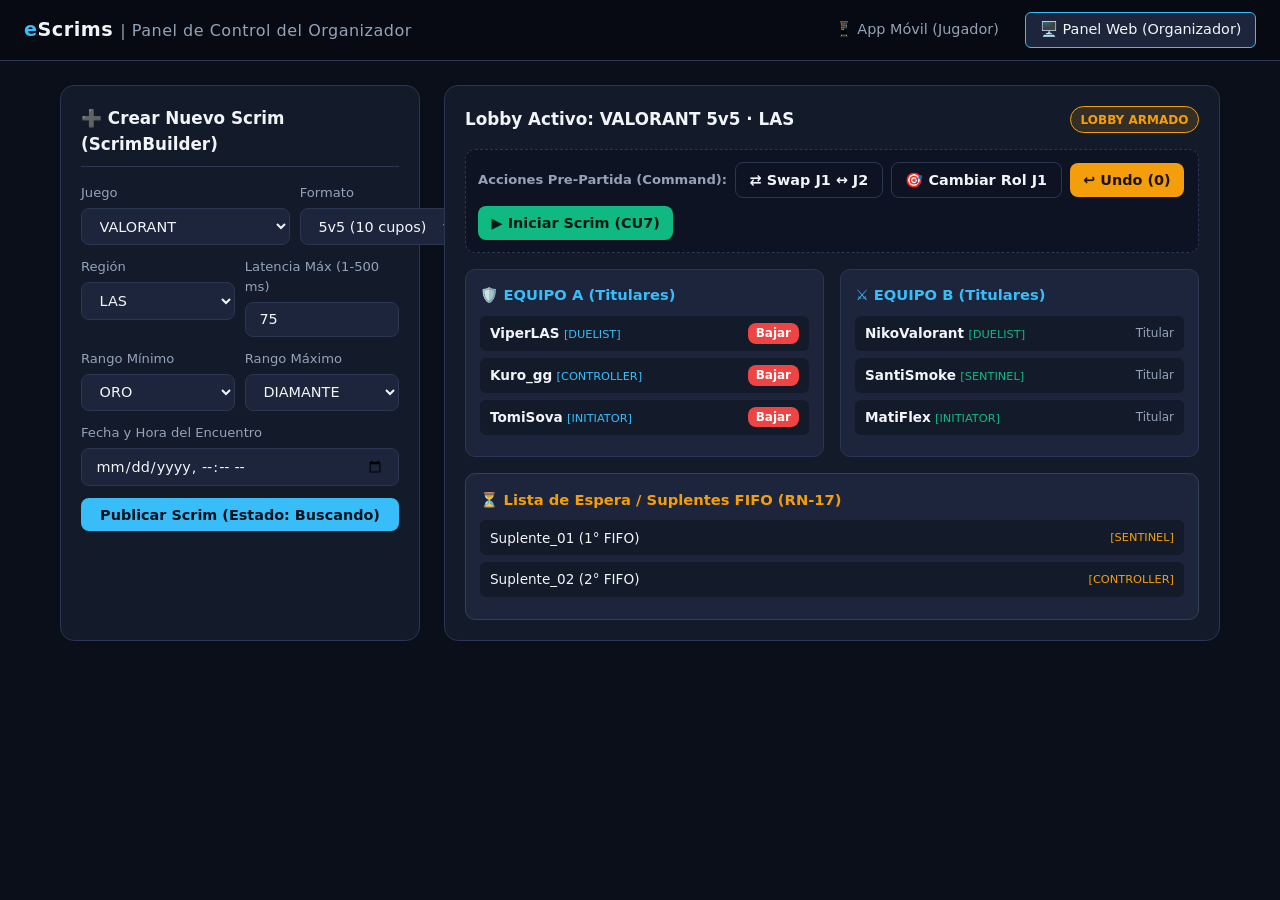
==== src/main/resources/static/organizador.html @ 635ad033 "Agregadas entidades JPA, repositorios H2 y maquetado UI mobile y web" ====
<!doctype html>
<html lang="es">
  <head>
    <meta charset="UTF-8" />
    <meta name="viewport" content="width=device-width, initial-scale=1.0" />
    <title>eScrims Web — Panel Organizador</title>
    <link rel="stylesheet" href="styles.css" />
  </head>
  <body>
    <nav class="top-switcher">
      <div class="brand">
        e<span>Scrims</span>
        <small style="color: #94a3b8; font-weight: 400"
          >| Panel de Control del Organizador</small
        >
      </div>
      <div class="nav-links">
        <a href="index.html">📱 App Móvil (Jugador)</a>
        <a href="organizador.html" class="active">🖥️ Panel Web (Organizador)</a>
      </div>
    </nav>

    <main class="dashboard-container">
      <!-- Columna Izquierda: Crear Scrim (Builder + Validaciones DTO) -->
      <section class="panel-box">
        <h2>➕ Crear Nuevo Scrim (ScrimBuilder)</h2>
        <form
          id="formCrearScrim"
          onsubmit="crearScrim(event)"
          style="display: flex; flex-direction: column; gap: 0.75rem"
        >
          <div class="form-row">
            <div class="form-group">
              <label>Juego</label>
              <select id="juego">
                <option value="VALORANT">VALORANT</option>
                <option value="LEAGUE_OF_LEGENDS">LEAGUE_OF_LEGENDS</option>
                <option value="CS2">CS2</option>
              </select>
            </div>
            <div class="form-group">
              <label>Formato</label>
              <select id="formato">
                <option value="CINCO_VS_CINCO">5v5 (10 cupos)</option>
                <option value="TRES_VS_TRES">3v3 (6 cupos)</option>
                <option value="UNO_VS_UNO">1v1 (2 cupos)</option>
              </select>
            </div>
          </div>

          <div class="form-row">
            <div class="form-group">
              <label>Región</label>
              <select id="region">
                <option value="LAS">LAS</option>
                <option value="LAN">LAN</option>
                <option value="BR">BR</option>
              </select>
            </div>
            <div class="form-group">
              <label>Latencia Máx (1-500 ms)</label>
              <input
                type="number"
                id="latenciaMax"
                value="75"
                min="1"
                max="500"
                required
              />
            </div>
          </div>

          <div class="form-row">
            <div class="form-group">
              <label>Rango Mínimo</label>
              <select id="rangoMin">
                <option value="ORO">ORO</option>
                <option value="PLATINO">PLATINO</option>
                <option value="DIAMANTE">DIAMANTE</option>
              </select>
            </div>
            <div class="form-group">
              <label>Rango Máximo</label>
              <select id="rangoMax">
                <option value="PLATINO">PLATINO</option>
                <option value="DIAMANTE" selected>DIAMANTE</option>
                <option value="INMORTAL">INMORTAL</option>
              </select>
            </div>
          </div>

          <div class="form-group">
            <label>Fecha y Hora del Encuentro</label>
            <input type="datetime-local" id="fechaHora" required />
          </div>

          <button type="submit" class="btn-primary">
            Publicar Scrim (Estado: Buscando)
          </button>
        </form>
      </section>

      <!-- Columna Derecha: Gestión de Lobby, Equipos, Suplentes y Command Pattern -->
      <section class="panel-box">
        <div
          style="
            display: flex;
            justify-content: space-between;
            align-items: center;
            flex-wrap: wrap;
            gap: 0.5rem;
          "
        >
          <h2 id="tituloLobby" style="border: none; padding: 0">
            Lobby Activo: VALORANT 5v5 · LAS
          </h2>
          <span id="badgeEstadoLobby" class="badge badge-lobby"
            >Lobby armado</span
          >
        </div>

        <div id="toastOrg" class="toast"></div>

        <!-- Barra de Comandos Pre-Partida (Patrón Command + Undo) -->
        <div class="command-toolbar">
          <strong style="font-size: 0.82rem; color: #94a3b8"
            >Acciones Pre-Partida (Command):</strong
          >
          <button class="btn-outline" onclick="ejecutarSwap()">
            ⇄ Swap J1 ↔ J2
          </button>
          <button class="btn-outline" onclick="ejecutarAsignarRol()">
            🎯 Cambiar Rol J1
          </button>
          <button class="btn-warning" onclick="deshacerUltimoComando()">
            ↩ Undo (<span id="contadorUndo">0</span>)
          </button>
          <button class="btn-success" onclick="iniciarPartida()">
            ▶ Iniciar Scrim (CU7)
          </button>
        </div>

        <!-- Equipos A y B -->
        <div class="teams-grid">
          <div class="team-column">
            <h3>🛡️ EQUIPO A (Titulares)</h3>
            <div id="listaEquipoA"></div>
          </div>
          <div class="team-column">
            <h3>⚔️ EQUIPO B (Titulares)</h3>
            <div id="listaEquipoB"></div>
          </div>
        </div>

        <!-- Lista de Espera / Suplentes FIFO (RN-10 / RN-17) -->
        <div class="team-column" style="border-color: #334155">
          <h3 style="color: #f59e0b">
            ⏳ Lista de Espera / Suplentes FIFO (RN-17)
          </h3>
          <div id="listaSuplentes"></div>
        </div>
      </section>
    </main>

    <script>
      let estadoActual = 'Lobby armado';
      let equipoA = [
        { nombre: 'ViperLAS', rol: 'DUELIST' },
        { nombre: 'Kuro_gg', rol: 'CONTROLLER' },
        { nombre: 'TomiSova', rol: 'INITIATOR' },
      ];
      let equipoB = [
        { nombre: 'NikoValorant', rol: 'DUELIST' },
        { nombre: 'SantiSmoke', rol: 'SENTINEL' },
        { nombre: 'MatiFlex', rol: 'INITIATOR' },
      ];
      let suplentes = [
        { nombre: 'Suplente_01 (1° FIFO)', rol: 'SENTINEL' },
        { nombre: 'Suplente_02 (2° FIFO)', rol: 'CONTROLLER' },
      ];

      const historialComandos = [];

      function notificarOrg(msg, esError = false) {
        const toast = document.getElementById('toastOrg');
        toast.textContent = msg;
        toast.style.display = 'block';
        toast.style.borderColor = esError ? '#ef4444' : '#10b981';
        toast.style.color = esError ? '#ef4444' : '#10b981';
        toast.style.background = esError
          ? 'rgba(239,68,68,0.15)'
          : 'rgba(16,185,129,0.15)';
        setTimeout(() => (toast.style.display = 'none'), 3500);
      }

      function validarPrePartida() {
        if (estadoActual === 'En juego') {
          notificarOrg(
            'RN-12: No se pueden ejecutar ni deshacer comandos una vez iniciada la partida.',
            true,
          );
          return false;
        }
        return true;
      }

      function ejecutarSwap() {
        if (!validarPrePartida()) return;
        const temp = equipoA[0];
        equipoA[0] = equipoB[0];
        equipoB[0] = temp;

        historialComandos.push({ tipo: 'SWAP' });
        notificarOrg(
          `SwapJugadoresCommand ejecutado: ${equipoB[0].nombre} ↔ ${equipoA[0].nombre}`,
        );
        renderLobby();
      }

      function ejecutarAsignarRol() {
        if (!validarPrePartida()) return;
        const rolAnterior = equipoA[0].rol;
        const nuevoRol = rolAnterior === 'DUELIST' ? 'SENTINEL' : 'DUELIST';
        equipoA[0].rol = nuevoRol;

        historialComandos.push({ tipo: 'ROL', rolAnterior });
        notificarOrg(
          `AsignarRolCommand: ${equipoA[0].nombre} pasó de ${rolAnterior} a ${nuevoRol}`,
        );
        renderLobby();
      }

      function deshacerUltimoComando() {
        if (!validarPrePartida()) return;
        if (historialComandos.length === 0) {
          notificarOrg('No hay comandos en el historial para deshacer.', true);
          return;
        }
        const ultimo = historialComandos.pop();
        if (ultimo.tipo === 'SWAP') {
          const temp = equipoA[0];
          equipoA[0] = equipoB[0];
          equipoB[0] = temp;
          notificarOrg(
            'Undo ejecutado: Se revirtió el intercambio de jugadores.',
          );
        } else if (ultimo.tipo === 'ROL') {
          equipoA[0].rol = ultimo.rolAnterior;
          notificarOrg(
            `Undo ejecutado: Rol restaurado a ${ultimo.rolAnterior}.`,
          );
        }
        renderLobby();
      }

      function bajarTitularYPromover(indice) {
        if (!validarPrePartida()) return;
        const saliente = equipoA[indice];
        if (suplentes.length > 0) {
          const promovido = suplentes.shift();
          equipoA[indice] = promovido;
          notificarOrg(
            `RN-17: ${saliente.nombre} se bajó. Se promovió automáticamente a ${promovido.nombre}.`,
          );
        } else {
          equipoA.splice(indice, 1);
          notificarOrg(`${saliente.nombre} se bajó del equipo.`);
        }
        renderLobby();
      }

      function iniciarPartida() {
        estadoActual = 'En juego';
        const badge = document.getElementById('badgeEstadoLobby');
        badge.textContent = 'En juego';
        badge.className = 'badge badge-enjuego';
        notificarOrg(
          'CU7: Transición a EnJuegoState completada. Comandos pre-partida bloqueados (RN-12).',
        );
      }

      function crearScrim(e) {
        e.preventDefault();
        const juego = document.getElementById('juego').value;
        const formato = document.getElementById('formato').value;
        const region = document.getElementById('region').value;
        const lat = document.getElementById('latenciaMax').value;

        document.getElementById('tituloLobby').textContent =
          `Lobby Activo: ${juego} (${formato}) · ${region} · ≤${lat}ms`;
        estadoActual = 'Buscando jugadores';
        const badge = document.getElementById('badgeEstadoLobby');
        badge.textContent = estadoActual;
        badge.className = 'badge badge-buscando';
        notificarOrg(
          'Scrim creado mediante ScrimBuilder y publicado en DomainEventBus.',
        );
      }

      function renderLobby() {
        document.getElementById('contadorUndo').textContent =
          historialComandos.length;

        document.getElementById('listaEquipoA').innerHTML = equipoA
          .map(
            (j, idx) => `
            <div class="player-row">
                <span><strong>${j.nombre}</strong> <small style="color:#38bdf8;">[${j.rol}]</small></span>
                <button class="btn-danger" style="padding:0.2rem 0.5rem;font-size:0.75rem;" onclick="bajarTitularYPromover(${idx})">Bajar</button>
            </div>
        `,
          )
          .join('');

        document.getElementById('listaEquipoB').innerHTML = equipoB
          .map(
            (j) => `
            <div class="player-row">
                <span><strong>${j.nombre}</strong> <small style="color:#10b981;">[${j.rol}]</small></span>
                <span style="font-size:0.75rem;color:#94a3b8;">Titular</span>
            </div>
        `,
          )
          .join('');

        document.getElementById('listaSuplentes').innerHTML = suplentes.length
          ? suplentes
              .map(
                (s) => `
                <div class="player-row">
                    <span>${s.nombre}</span>
                    <small style="color:#f59e0b;">[${s.rol}]</small>
                </div>
            `,
              )
              .join('')
          : `<div style="font-size:0.82rem;color:#94a3b8;">No hay suplentes en espera.</div>`;
      }

      renderLobby();
    </script>
  </body>
</html>
---- src/main/resources/static/styles.css ----
:root {
  --bg-dark: #0b0f19;
  --bg-card: #131a2a;
  --bg-elevated: #1c253b;
  --border: #2a3652;
  --text-main: #f1f5f9;
  --text-muted: #94a3b8;
  --accent-primary: #38bdf8;
  --accent-success: #10b981;
  --accent-warning: #f59e0b;
  --accent-danger: #ef4444;
  --accent-purple: #8b5cf6;
}

* {
  box-sizing: border-box;
  margin: 0;
  padding: 0;
  font-family:
    'Segoe UI',
    system-ui,
    -apple-system,
    sans-serif;
}

body {
  background-color: var(--bg-dark);
  color: var(--text-main);
  line-height: 1.5;
}

/* Barra superior de navegación entre vistas */
.top-switcher {
  background: #070a12;
  border-bottom: 1px solid var(--border);
  padding: 0.75rem 1.5rem;
  display: flex;
  justify-content: space-between;
  align-items: center;
  flex-wrap: wrap;
  gap: 0.5rem;
}

.brand {
  font-weight: 800;
  font-size: 1.2rem;
  letter-spacing: 0.5px;
  color: var(--accent-primary);
}

.brand span {
  color: var(--text-main);
}

.nav-links {
  display: flex;
  gap: 0.75rem;
}

.nav-links a {
  text-decoration: none;
  color: var(--text-muted);
  font-size: 0.9rem;
  padding: 0.4rem 0.85rem;
  border-radius: 6px;
  border: 1px solid transparent;
  transition: 0.2s;
}

.nav-links a.active,
.nav-links a:hover {
  color: var(--text-main);
  background: var(--bg-elevated);
  border-color: var(--accent-primary);
}

/* Badges de Estado (Patrón State) */
.badge {
  display: inline-block;
  padding: 0.2rem 0.6rem;
  border-radius: 999px;
  font-size: 0.75rem;
  font-weight: 700;
  text-transform: uppercase;
}

.badge-buscando {
  background: rgba(56, 189, 248, 0.15);
  color: var(--accent-primary);
  border: 1px solid var(--accent-primary);
}
.badge-lobby {
  background: rgba(245, 158, 11, 0.15);
  color: var(--accent-warning);
  border: 1px solid var(--accent-warning);
}
.badge-confirmado {
  background: rgba(16, 185, 129, 0.15);
  color: var(--accent-success);
  border: 1px solid var(--accent-success);
}
.badge-enjuego {
  background: rgba(139, 92, 246, 0.15);
  color: var(--accent-purple);
  border: 1px solid var(--accent-purple);
}

/* Botones e Inputs */
button,
select,
input {
  font-size: 0.9rem;
  border-radius: 8px;
  border: 1px solid var(--border);
  padding: 0.55rem 0.85rem;
  background: var(--bg-elevated);
  color: var(--text-main);
}

button {
  cursor: pointer;
  font-weight: 600;
  transition: 0.15s;
}

button:hover {
  opacity: 0.9;
}
.btn-primary {
  background: var(--accent-primary);
  color: #06121e;
  border: none;
}
.btn-success {
  background: var(--accent-success);
  color: #051b11;
  border: none;
}
.btn-warning {
  background: var(--accent-warning);
  color: #1c1102;
  border: none;
}
.btn-danger {
  background: var(--accent-danger);
  color: #fff;
  border: none;
}
.btn-outline {
  background: transparent;
  border: 1px solid var(--border);
  color: var(--text-main);
}

/* ================= VISTA MÓVIL (JUGADOR) ================= */
.mobile-wrapper {
  max-width: 460px;
  margin: 1.5rem auto;
  background: var(--bg-card);
  border: 2px solid var(--border);
  border-radius: 28px;
  overflow: hidden;
  box-shadow: 0 20px 50px rgba(0, 0, 0, 0.6);
}

.mobile-header {
  padding: 1.25rem;
  background: linear-gradient(135deg, #131c31, #0f172a);
  border-bottom: 1px solid var(--border);
  display: flex;
  justify-content: space-between;
  align-items: center;
}

.mobile-content {
  padding: 1rem;
  display: flex;
  flex-direction: column;
  gap: 1rem;
  max-height: 75vh;
  overflow-y: auto;
}

.filters-bar {
  display: grid;
  grid-template-columns: 1fr 1fr;
  gap: 0.5rem;
}

.scrim-card {
  background: var(--bg-elevated);
  border: 1px solid var(--border);
  border-radius: 14px;
  padding: 1rem;
  display: flex;
  flex-direction: column;
  gap: 0.65rem;
}

.scrim-card-header {
  display: flex;
  justify-content: space-between;
  align-items: center;
}

.scrim-meta {
  font-size: 0.82rem;
  color: var(--text-muted);
  display: flex;
  flex-wrap: wrap;
  gap: 0.6rem;
}

.scrim-actions {
  display: flex;
  gap: 0.5rem;
  margin-top: 0.25rem;
}

.scrim-actions select {
  flex: 1;
}

.mobile-bottom-nav {
  display: flex;
  justify-content: space-around;
  padding: 0.75rem;
  background: #0a0e17;
  border-top: 1px solid var(--border);
  font-size: 0.8rem;
  color: var(--text-muted);
}

.mobile-bottom-nav span.active {
  color: var(--accent-primary);
  font-weight: 700;
}

/* ================= PANEL WEB (ORGANIZADOR) ================= */
.dashboard-container {
  max-width: 1200px;
  margin: 1.5rem auto;
  padding: 0 1.25rem;
  display: grid;
  grid-template-columns: 360px 1fr;
  gap: 1.5rem;
}

@media (max-width: 900px) {
  .dashboard-container {
    grid-template-columns: 1fr;
  }
}

.panel-box {
  background: var(--bg-card);
  border: 1px solid var(--border);
  border-radius: 14px;
  padding: 1.25rem;
  display: flex;
  flex-direction: column;
  gap: 1rem;
}

.panel-box h2 {
  font-size: 1.05rem;
  border-bottom: 1px solid var(--border);
  padding-bottom: 0.6rem;
}

.form-group {
  display: flex;
  flex-direction: column;
  gap: 0.3rem;
}

.form-group label {
  font-size: 0.82rem;
  color: var(--text-muted);
}

.form-row {
  display: grid;
  grid-template-columns: 1fr 1fr;
  gap: 0.6rem;
}

.teams-grid {
  display: grid;
  grid-template-columns: 1fr 1fr;
  gap: 1rem;
}

.team-column {
  background: var(--bg-elevated);
  border: 1px solid var(--border);
  border-radius: 10px;
  padding: 0.9rem;
}

.team-column h3 {
  font-size: 0.92rem;
  margin-bottom: 0.6rem;
  color: var(--accent-primary);
}

.player-row {
  display: flex;
  justify-content: space-between;
  align-items: center;
  padding: 0.45rem 0.6rem;
  background: var(--bg-card);
  border-radius: 6px;
  margin-bottom: 0.45rem;
  font-size: 0.85rem;
}

.command-toolbar {
  display: flex;
  flex-wrap: wrap;
  gap: 0.5rem;
  padding: 0.75rem;
  background: #0d1322;
  border-radius: 10px;
  border: 1px dashed var(--border);
  align-items: center;
}

.toast {
  padding: 0.65rem 0.9rem;
  border-radius: 8px;
  background: rgba(16, 185, 129, 0.15);
  border: 1px solid var(--accent-success);
  color: var(--accent-success);
  font-size: 0.85rem;
  display: none;
}
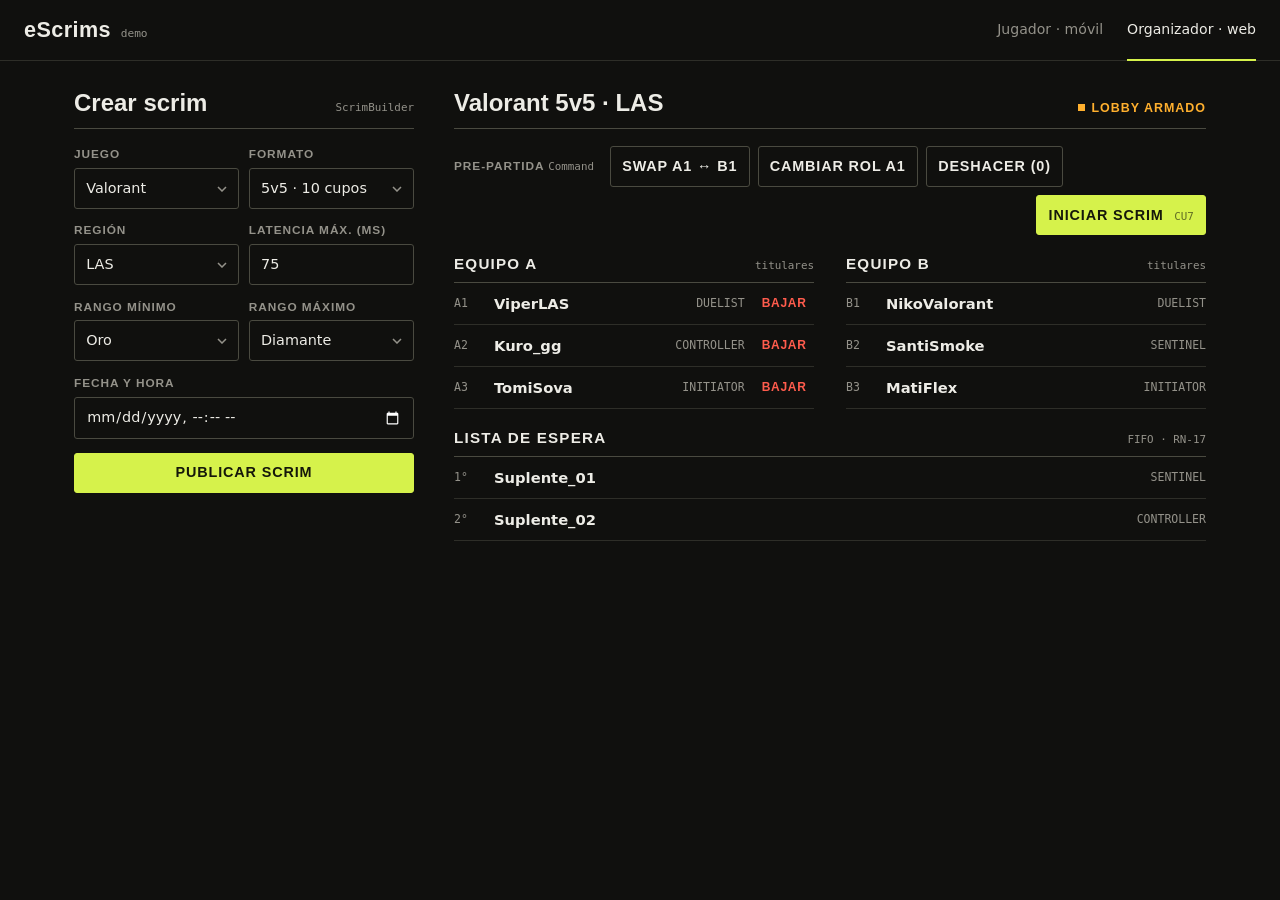
==== commit c9a5a381: "feat: cambiar ui a un estilo mas limpio" ====
--- a/src/main/resources/static/organizador.html
+++ b/src/main/resources/static/organizador.html
@@ -3,54 +3,48 @@
   <head>
     <meta charset="UTF-8" />
     <meta name="viewport" content="width=device-width, initial-scale=1.0" />
-    <title>eScrims Web — Panel Organizador</title>
+    <title>eScrims — Organizador</title>
     <link rel="stylesheet" href="styles.css" />
   </head>
   <body>
     <nav class="top-switcher">
-      <div class="brand">
-        e<span>Scrims</span>
-        <small style="color: #94a3b8; font-weight: 400"
-          >| Panel de Control del Organizador</small
-        >
-      </div>
+      <div class="brand">eScrims <small>demo</small></div>
       <div class="nav-links">
-        <a href="index.html">📱 App Móvil (Jugador)</a>
-        <a href="organizador.html" class="active">🖥️ Panel Web (Organizador)</a>
+        <a href="index.html">Jugador · móvil</a>
+        <a href="organizador.html" class="active">Organizador · web</a>
       </div>
     </nav>
 
     <main class="dashboard-container">
-      <!-- Columna Izquierda: Crear Scrim (Builder + Validaciones DTO) -->
-      <section class="panel-box">
-        <h2>➕ Crear Nuevo Scrim (ScrimBuilder)</h2>
-        <form
-          id="formCrearScrim"
-          onsubmit="crearScrim(event)"
-          style="display: flex; flex-direction: column; gap: 0.75rem"
-        >
+      <!-- Columna izquierda: crear scrim (Builder + validaciones DTO) -->
+      <section class="panel">
+        <div class="panel-head">
+          <h2>Crear scrim</h2>
+          <span class="ref">ScrimBuilder</span>
+        </div>
+        <form id="formCrearScrim" class="form" onsubmit="crearScrim(event)">
           <div class="form-row">
             <div class="form-group">
-              <label>Juego</label>
+              <label for="juego">Juego</label>
               <select id="juego">
-                <option value="VALORANT">VALORANT</option>
-                <option value="LEAGUE_OF_LEGENDS">LEAGUE_OF_LEGENDS</option>
-                <option value="CS2">CS2</option>
-              </select>
-            </div>
-            <div class="form-group">
-              <label>Formato</label>
+                <option value="VALORANT">Valorant</option>
+                <option value="LEAGUE_OF_LEGENDS">League of Legends</option>
+                <option value="CS2">Counter-Strike 2</option>
+              </select>
+            </div>
+            <div class="form-group">
+              <label for="formato">Formato</label>
               <select id="formato">
-                <option value="CINCO_VS_CINCO">5v5 (10 cupos)</option>
-                <option value="TRES_VS_TRES">3v3 (6 cupos)</option>
-                <option value="UNO_VS_UNO">1v1 (2 cupos)</option>
+                <option value="CINCO_VS_CINCO">5v5 · 10 cupos</option>
+                <option value="TRES_VS_TRES">3v3 · 6 cupos</option>
+                <option value="UNO_VS_UNO">1v1 · 2 cupos</option>
               </select>
             </div>
           </div>
 
           <div class="form-row">
             <div class="form-group">
-              <label>Región</label>
+              <label for="region">Región</label>
               <select id="region">
                 <option value="LAS">LAS</option>
                 <option value="LAN">LAN</option>
@@ -58,7 +52,7 @@
               </select>
             </div>
             <div class="form-group">
-              <label>Latencia Máx (1-500 ms)</label>
+              <label for="latenciaMax">Latencia máx. (ms)</label>
               <input
                 type="number"
                 id="latenciaMax"
@@ -72,91 +66,74 @@
 
           <div class="form-row">
             <div class="form-group">
-              <label>Rango Mínimo</label>
+              <label for="rangoMin">Rango mínimo</label>
               <select id="rangoMin">
-                <option value="ORO">ORO</option>
-                <option value="PLATINO">PLATINO</option>
-                <option value="DIAMANTE">DIAMANTE</option>
-              </select>
-            </div>
-            <div class="form-group">
-              <label>Rango Máximo</label>
+                <option value="ORO">Oro</option>
+                <option value="PLATINO">Platino</option>
+                <option value="DIAMANTE">Diamante</option>
+              </select>
+            </div>
+            <div class="form-group">
+              <label for="rangoMax">Rango máximo</label>
               <select id="rangoMax">
-                <option value="PLATINO">PLATINO</option>
-                <option value="DIAMANTE" selected>DIAMANTE</option>
-                <option value="INMORTAL">INMORTAL</option>
+                <option value="PLATINO">Platino</option>
+                <option value="DIAMANTE" selected>Diamante</option>
+                <option value="INMORTAL">Inmortal</option>
               </select>
             </div>
           </div>
 
           <div class="form-group">
-            <label>Fecha y Hora del Encuentro</label>
+            <label for="fechaHora">Fecha y hora</label>
             <input type="datetime-local" id="fechaHora" required />
           </div>
 
-          <button type="submit" class="btn-primary">
-            Publicar Scrim (Estado: Buscando)
-          </button>
+          <button type="submit" class="btn-primary">Publicar scrim</button>
         </form>
       </section>
 
-      <!-- Columna Derecha: Gestión de Lobby, Equipos, Suplentes y Command Pattern -->
-      <section class="panel-box">
-        <div
-          style="
-            display: flex;
-            justify-content: space-between;
-            align-items: center;
-            flex-wrap: wrap;
-            gap: 0.5rem;
-          "
-        >
-          <h2 id="tituloLobby" style="border: none; padding: 0">
-            Lobby Activo: VALORANT 5v5 · LAS
-          </h2>
-          <span id="badgeEstadoLobby" class="badge badge-lobby"
+      <!-- Columna derecha: lobby, equipos, suplentes y Command -->
+      <section class="panel">
+        <div class="panel-head">
+          <h2 id="tituloLobby">Valorant 5v5 · LAS</h2>
+          <span id="badgeEstadoLobby" class="state state-lobby"
             >Lobby armado</span
           >
         </div>
 
-        <div id="toastOrg" class="toast"></div>
-
-        <!-- Barra de Comandos Pre-Partida (Patrón Command + Undo) -->
+        <div id="toastOrg" class="toast" role="status"></div>
+
+        <!-- Acciones pre-partida (Patrón Command + Undo) -->
         <div class="command-toolbar">
-          <strong style="font-size: 0.82rem; color: #94a3b8"
-            >Acciones Pre-Partida (Command):</strong
-          >
-          <button class="btn-outline" onclick="ejecutarSwap()">
-            ⇄ Swap J1 ↔ J2
+          <span class="label">Pre-partida <span class="ref">Command</span></span>
+          <button class="btn-ghost" onclick="ejecutarSwap()">
+            Swap A1 ↔ B1
           </button>
-          <button class="btn-outline" onclick="ejecutarAsignarRol()">
-            🎯 Cambiar Rol J1
+          <button class="btn-ghost" onclick="ejecutarAsignarRol()">
+            Cambiar rol A1
           </button>
-          <button class="btn-warning" onclick="deshacerUltimoComando()">
-            ↩ Undo (<span id="contadorUndo">0</span>)
+          <button class="btn-ghost" onclick="deshacerUltimoComando()">
+            Deshacer (<span id="contadorUndo">0</span>)
           </button>
-          <button class="btn-success" onclick="iniciarPartida()">
-            ▶ Iniciar Scrim (CU7)
+          <button class="btn-primary" onclick="iniciarPartida()">
+            Iniciar scrim <span class="ref">CU7</span>
           </button>
         </div>
 
-        <!-- Equipos A y B -->
         <div class="teams-grid">
-          <div class="team-column">
-            <h3>🛡️ EQUIPO A (Titulares)</h3>
+          <div class="team">
+            <h3>Equipo A <span class="ref">titulares</span></h3>
             <div id="listaEquipoA"></div>
           </div>
-          <div class="team-column">
-            <h3>⚔️ EQUIPO B (Titulares)</h3>
+          <div class="team">
+            <h3>Equipo B <span class="ref">titulares</span></h3>
             <div id="listaEquipoB"></div>
           </div>
         </div>
 
-        <!-- Lista de Espera / Suplentes FIFO (RN-10 / RN-17) -->
-        <div class="team-column" style="border-color: #334155">
-          <h3 style="color: #f59e0b">
-            ⏳ Lista de Espera / Suplentes FIFO (RN-17)
-          </h3>
+        <!-- Lista de espera / suplentes FIFO (RN-10 / RN-17) -->
+        <div class="team">
+          <h3>Lista de espera <span class="ref">FIFO · RN-17</span></h3>
           <div id="listaSuplentes"></div>
         </div>
       </section>
@@ -175,22 +152,23 @@
         { nombre: 'MatiFlex', rol: 'INITIATOR' },
       ];
       let suplentes = [
-        { nombre: 'Suplente_01 (1° FIFO)', rol: 'SENTINEL' },
-        { nombre: 'Suplente_02 (2° FIFO)', rol: 'CONTROLLER' },
+        { nombre: 'Suplente_01', rol: 'SENTINEL' },
+        { nombre: 'Suplente_02', rol: 'CONTROLLER' },
       ];
 
       const historialComandos = [];
 
+      let timerAviso;
       function notificarOrg(msg, esError = false) {
         const toast = document.getElementById('toastOrg');
         toast.textContent = msg;
-        toast.style.display = 'block';
-        toast.style.borderColor = esError ? '#ef4444' : '#10b981';
-        toast.style.color = esError ? '#ef4444' : '#10b981';
-        toast.style.background = esError
-          ? 'rgba(239,68,68,0.15)'
-          : 'rgba(16,185,129,0.15)';
-        setTimeout(() => (toast.style.display = 'none'), 3500);
+        toast.classList.add('is-visible');
+        toast.classList.toggle('is-error', esError);
+        clearTimeout(timerAviso);
+        timerAviso = setTimeout(
+          () => toast.classList.remove('is-visible'),
+          3500,
+        );
       }
 
       function validarPrePartida() {
@@ -273,7 +251,7 @@
         estadoActual = 'En juego';
         const badge = document.getElementById('badgeEstadoLobby');
         badge.textContent = 'En juego';
-        badge.className = 'badge badge-enjuego';
+        badge.className = 'state state-enjuego';
         notificarOrg(
           'CU7: Transición a EnJuegoState completada. Comandos pre-partida bloqueados (RN-12).',
         );
@@ -281,17 +259,21 @@
 
       function crearScrim(e) {
         e.preventDefault();
-        const juego = document.getElementById('juego').value;
-        const formato = document.getElementById('formato').value;
+        const texto = (id) => {
+          const sel = document.getElementById(id);
+          return sel.options[sel.selectedIndex].text;
+        };
+        const juego = texto('juego');
+        const formato = texto('formato').split(' ')[0];
         const region = document.getElementById('region').value;
         const lat = document.getElementById('latenciaMax').value;
 
         document.getElementById('tituloLobby').textContent =
-          `Lobby Activo: ${juego} (${formato}) · ${region} · ≤${lat}ms`;
+          `${juego} ${formato} · ${region} · ≤ ${lat} ms`;
         estadoActual = 'Buscando jugadores';
         const badge = document.getElementById('badgeEstadoLobby');
         badge.textContent = estadoActual;
-        badge.className = 'badge badge-buscando';
+        badge.className = 'state state-buscando';
         notificarOrg(
           'Scrim creado mediante ScrimBuilder y publicado en DomainEventBus.',
         );
@@ -305,36 +287,37 @@
           .map(
             (j, idx) => `
             <div class="player-row">
-                <span><strong>${j.nombre}</strong> <small style="color:#38bdf8;">[${j.rol}]</small></span>
-                <button class="btn-danger" style="padding:0.2rem 0.5rem;font-size:0.75rem;" onclick="bajarTitularYPromover(${idx})">Bajar</button>
-            </div>
-        `,
+              <span class="pos">A${idx + 1}</span>
+              <span class="nombre">${j.nombre}</span>
+              <span class="rol">${j.rol}</span>
+              <button class="btn-danger" onclick="bajarTitularYPromover(${idx})">Bajar</button>
+            </div>`,
           )
           .join('');
 
         document.getElementById('listaEquipoB').innerHTML = equipoB
           .map(
-            (j) => `
+            (j, idx) => `
             <div class="player-row">
-                <span><strong>${j.nombre}</strong> <small style="color:#10b981;">[${j.rol}]</small></span>
-                <span style="font-size:0.75rem;color:#94a3b8;">Titular</span>
-            </div>
-        `,
+              <span class="pos">B${idx + 1}</span>
+              <span class="nombre">${j.nombre}</span>
+              <span class="rol">${j.rol}</span>
+            </div>`,
           )
           .join('');
 
         document.getElementById('listaSuplentes').innerHTML = suplentes.length
           ? suplentes
               .map(
-                (s) => `
+                (j, idx) => `
                 <div class="player-row">
-                    <span>${s.nombre}</span>
-                    <small style="color:#f59e0b;">[${s.rol}]</small>
-                </div>
-            `,
+                  <span class="pos">${idx + 1}°</span>
+                  <span class="nombre">${j.nombre}</span>
+                  <span class="rol">${j.rol}</span>
+                </div>`,
               )
               .join('')
-          : `<div style="font-size:0.82rem;color:#94a3b8;">No hay suplentes en espera.</div>`;
+          : `<div class="empty">No hay suplentes en espera.</div>`;
       }
 
       renderLobby();
--- a/src/main/resources/static/styles.css
+++ b/src/main/resources/static/styles.css
@@ -1,183 +1,301 @@
 :root {
-  --bg-dark: #0b0f19;
-  --bg-card: #131a2a;
-  --bg-elevated: #1c253b;
-  --border: #2a3652;
-  --text-main: #f1f5f9;
-  --text-muted: #94a3b8;
-  --accent-primary: #38bdf8;
-  --accent-success: #10b981;
-  --accent-warning: #f59e0b;
-  --accent-danger: #ef4444;
-  --accent-purple: #8b5cf6;
+  --bg: #10100e;
+  --surface: #181815;
+  --surface-2: #21211d;
+  --line: #2e2e28;
+  --line-strong: #4a4a40;
+  --text: #edece6;
+  --muted: #94928a;
+  --accent: #d6f24b;
+  --accent-ink: #15170a;
+  --ok: #62d49b;
+  --warn: #ffb02e;
+  --live: #ff6b4a;
+  --danger: #ff5c4d;
+
+  --font-display:
+    'Bahnschrift', 'DIN Alternate', 'Roboto Condensed', 'Arial Narrow',
+    sans-serif;
+  --font-body: 'Segoe UI', system-ui, -apple-system, sans-serif;
+  --font-mono: 'Cascadia Mono', 'Cascadia Code', Consolas, ui-monospace,
+    monospace;
 }
 
 * {
   box-sizing: border-box;
   margin: 0;
   padding: 0;
-  font-family:
-    'Segoe UI',
-    system-ui,
-    -apple-system,
-    sans-serif;
 }
 
 body {
-  background-color: var(--bg-dark);
-  color: var(--text-main);
-  line-height: 1.5;
-}
-
-/* Barra superior de navegación entre vistas */
+  background: var(--bg);
+  color: var(--text);
+  font-family: var(--font-body);
+  font-size: 15px;
+  line-height: 1.45;
+}
+
+/* ---------- Barra superior ---------- */
 .top-switcher {
-  background: #070a12;
-  border-bottom: 1px solid var(--border);
-  padding: 0.75rem 1.5rem;
   display: flex;
   justify-content: space-between;
+  align-items: stretch;
+  flex-wrap: wrap;
+  gap: 0 1.5rem;
+  padding: 0 1.5rem;
+  border-bottom: 1px solid var(--line);
+}
+
+.brand {
+  display: flex;
+  align-items: baseline;
+  gap: 0.6rem;
+  padding: 0.9rem 0;
+  font-family: var(--font-display);
+  font-size: 1.35rem;
+  font-weight: 700;
+  font-stretch: 80%;
+  letter-spacing: 0.02em;
+}
+
+.brand small {
+  font-family: var(--font-mono);
+  font-size: 0.7rem;
+  font-weight: 400;
+  letter-spacing: 0;
+  color: var(--muted);
+}
+
+.nav-links {
+  display: flex;
+  gap: 1.5rem;
+}
+
+.nav-links a {
+  display: flex;
   align-items: center;
-  flex-wrap: wrap;
-  gap: 0.5rem;
-}
-
-.brand {
-  font-weight: 800;
-  font-size: 1.2rem;
-  letter-spacing: 0.5px;
-  color: var(--accent-primary);
-}
-
-.brand span {
-  color: var(--text-main);
-}
-
-.nav-links {
-  display: flex;
-  gap: 0.75rem;
-}
-
-.nav-links a {
   text-decoration: none;
-  color: var(--text-muted);
-  font-size: 0.9rem;
-  padding: 0.4rem 0.85rem;
-  border-radius: 6px;
-  border: 1px solid transparent;
-  transition: 0.2s;
-}
-
-.nav-links a.active,
+  color: var(--muted);
+  font-size: 0.88rem;
+  border-bottom: 2px solid transparent;
+  margin-bottom: -1px;
+  padding: 0.6rem 0;
+}
+
 .nav-links a:hover {
-  color: var(--text-main);
-  background: var(--bg-elevated);
-  border-color: var(--accent-primary);
-}
-
-/* Badges de Estado (Patrón State) */
-.badge {
-  display: inline-block;
-  padding: 0.2rem 0.6rem;
-  border-radius: 999px;
-  font-size: 0.75rem;
-  font-weight: 700;
+  color: var(--text);
+}
+
+.nav-links a.active {
+  color: var(--text);
+  border-bottom-color: var(--accent);
+}
+
+/* ---------- Estado del scrim (Patrón State) ---------- */
+.state {
+  display: inline-flex;
+  align-items: center;
+  gap: 0.4rem;
+  font-family: var(--font-display);
+  font-size: 0.78rem;
+  font-weight: 600;
+  letter-spacing: 0.08em;
   text-transform: uppercase;
-}
-
-.badge-buscando {
-  background: rgba(56, 189, 248, 0.15);
-  color: var(--accent-primary);
-  border: 1px solid var(--accent-primary);
-}
-.badge-lobby {
-  background: rgba(245, 158, 11, 0.15);
-  color: var(--accent-warning);
-  border: 1px solid var(--accent-warning);
-}
-.badge-confirmado {
-  background: rgba(16, 185, 129, 0.15);
-  color: var(--accent-success);
-  border: 1px solid var(--accent-success);
-}
-.badge-enjuego {
-  background: rgba(139, 92, 246, 0.15);
-  color: var(--accent-purple);
-  border: 1px solid var(--accent-purple);
-}
-
-/* Botones e Inputs */
+  white-space: nowrap;
+}
+
+.state::before {
+  content: '';
+  width: 7px;
+  height: 7px;
+  background: currentColor;
+}
+
+.state-buscando {
+  color: var(--accent);
+}
+.state-lobby {
+  color: var(--warn);
+}
+.state-confirmado {
+  color: var(--ok);
+}
+.state-enjuego {
+  color: var(--live);
+}
+
+/* Referencia a regla de negocio / caso de uso / patrón */
+.ref {
+  font-family: var(--font-mono);
+  font-size: 0.68rem;
+  font-weight: 400;
+  letter-spacing: 0;
+  text-transform: none;
+  color: var(--muted);
+}
+
+button .ref {
+  color: inherit;
+  opacity: 0.6;
+  margin-left: 0.35rem;
+}
+
+/* ---------- Controles ---------- */
 button,
 select,
 input {
+  font: inherit;
   font-size: 0.9rem;
-  border-radius: 8px;
-  border: 1px solid var(--border);
-  padding: 0.55rem 0.85rem;
-  background: var(--bg-elevated);
-  color: var(--text-main);
+  color: var(--text);
+  background: var(--bg);
+  border: 1px solid var(--line-strong);
+  border-radius: 3px;
+  padding: 0.55rem 0.7rem;
+  min-height: 40px;
+}
+
+select {
+  appearance: none;
+  padding-right: 1.9rem;
+  background-image: url("data:image/svg+xml,%3Csvg xmlns='http://www.w3.org/2000/svg' width='10' height='6'%3E%3Cpath d='M1 1l4 4 4-4' fill='none' stroke='%2394928a' stroke-width='1.5'/%3E%3C/svg%3E");
+  background-repeat: no-repeat;
+  background-position: right 0.7rem center;
+}
+
+input[type='datetime-local'] {
+  color-scheme: dark;
+}
+
+select:hover,
+input:hover {
+  border-color: var(--muted);
+}
+
+:focus-visible {
+  outline: 2px solid var(--accent);
+  outline-offset: 2px;
 }
 
 button {
   cursor: pointer;
-  font-weight: 600;
-  transition: 0.15s;
-}
-
-button:hover {
-  opacity: 0.9;
-}
+  font-family: var(--font-display);
+  font-weight: 600;
+  letter-spacing: 0.06em;
+  text-transform: uppercase;
+  white-space: nowrap;
+}
+
+button:disabled {
+  cursor: default;
+}
+
 .btn-primary {
-  background: var(--accent-primary);
-  color: #06121e;
-  border: none;
-}
-.btn-success {
-  background: var(--accent-success);
-  color: #051b11;
-  border: none;
-}
-.btn-warning {
-  background: var(--accent-warning);
-  color: #1c1102;
-  border: none;
-}
+  background: var(--accent);
+  border-color: var(--accent);
+  color: var(--accent-ink);
+}
+
+.btn-primary:hover {
+  background: #e4fb6c;
+}
+
+.btn-ghost {
+  background: transparent;
+}
+
+.btn-ghost:hover:not(:disabled) {
+  border-color: var(--text);
+}
+
 .btn-danger {
-  background: var(--accent-danger);
-  color: #fff;
-  border: none;
-}
-.btn-outline {
   background: transparent;
-  border: 1px solid var(--border);
-  color: var(--text-main);
+  border-color: transparent;
+  color: var(--danger);
+  min-height: 0;
+  padding: 0.15rem 0.4rem;
+  font-size: 0.75rem;
+}
+
+.btn-danger:hover {
+  border-color: var(--danger);
+}
+
+.btn-done {
+  background: transparent;
+  border-color: var(--line);
+  color: var(--ok);
+}
+
+.block {
+  width: 100%;
+}
+
+/* ---------- Aviso ---------- */
+.toast {
+  display: none;
+  padding: 0.6rem 0.75rem;
+  font-size: 0.85rem;
+  background: var(--surface-2);
+  border: 1px solid var(--line-strong);
+  border-left: 3px solid var(--ok);
+  border-radius: 3px;
+}
+
+.toast.is-visible {
+  display: block;
+}
+
+.toast.is-error {
+  border-left-color: var(--danger);
 }
 
 /* ================= VISTA MÓVIL (JUGADOR) ================= */
 .mobile-wrapper {
-  max-width: 460px;
-  margin: 1.5rem auto;
-  background: var(--bg-card);
-  border: 2px solid var(--border);
-  border-radius: 28px;
+  max-width: 430px;
+  margin: 1.75rem auto;
+  background: var(--surface);
+  border: 1px solid var(--line);
+  border-radius: 6px;
   overflow: hidden;
-  box-shadow: 0 20px 50px rgba(0, 0, 0, 0.6);
 }
 
 .mobile-header {
-  padding: 1.25rem;
-  background: linear-gradient(135deg, #131c31, #0f172a);
-  border-bottom: 1px solid var(--border);
   display: flex;
   justify-content: space-between;
-  align-items: center;
+  align-items: flex-end;
+  gap: 1rem;
+  padding: 1.1rem 1.1rem 0.9rem;
+  border-bottom: 1px solid var(--line);
+}
+
+.player-name {
+  font-family: var(--font-display);
+  font-size: 1.5rem;
+  font-weight: 700;
+  font-stretch: 80%;
+  line-height: 1.1;
+}
+
+.player-sub {
+  font-size: 0.8rem;
+  color: var(--muted);
+  margin-top: 0.2rem;
+}
+
+.strikes {
+  font-family: var(--font-mono);
+  font-size: 0.75rem;
+  color: var(--muted);
+  white-space: nowrap;
+}
+
+.strikes b {
+  color: var(--text);
+  font-weight: 400;
 }
 
 .mobile-content {
-  padding: 1rem;
-  display: flex;
-  flex-direction: column;
-  gap: 1rem;
-  max-height: 75vh;
+  max-height: 72vh;
   overflow-y: auto;
 }
 
@@ -185,65 +303,151 @@
   display: grid;
   grid-template-columns: 1fr 1fr;
   gap: 0.5rem;
-}
-
-.scrim-card {
-  background: var(--bg-elevated);
-  border: 1px solid var(--border);
-  border-radius: 14px;
-  padding: 1rem;
-  display: flex;
-  flex-direction: column;
-  gap: 0.65rem;
-}
-
-.scrim-card-header {
+  padding: 0.75rem 1.1rem;
+  border-bottom: 1px solid var(--line);
+}
+
+.mobile-content .toast {
+  margin: 0.75rem 1.1rem 0;
+}
+
+.scrim {
+  display: grid;
+  grid-template-columns: 62px 1fr;
+  gap: 0.9rem;
+  padding: 1rem 1.1rem;
+  border-bottom: 1px solid var(--line);
+}
+
+.scrim:last-child {
+  border-bottom: none;
+}
+
+.scrim-when {
+  font-family: var(--font-display);
+  font-stretch: 80%;
+  line-height: 1;
+}
+
+.scrim-when .day {
+  display: block;
+  font-size: 0.72rem;
+  font-weight: 600;
+  letter-spacing: 0.1em;
+  text-transform: uppercase;
+  color: var(--muted);
+  margin-bottom: 0.3rem;
+}
+
+.scrim-when .time {
+  font-size: 1.55rem;
+  font-weight: 700;
+  font-variant-numeric: tabular-nums;
+}
+
+.scrim-body {
+  min-width: 0;
+}
+
+.scrim-top {
   display: flex;
   justify-content: space-between;
   align-items: center;
+  gap: 0.5rem;
+}
+
+.slots {
+  display: flex;
+  align-items: center;
+  gap: 2px;
+}
+
+.slots i {
+  width: 5px;
+  height: 11px;
+  background: var(--line-strong);
+}
+
+.slots i.on {
+  background: var(--text);
+}
+
+.slots span {
+  font-family: var(--font-mono);
+  font-size: 0.72rem;
+  color: var(--muted);
+  margin-left: 0.4rem;
+}
+
+.scrim h3 {
+  font-size: 1.05rem;
+  font-weight: 600;
+  margin-top: 0.35rem;
+}
+
+.scrim h3 span {
+  font-weight: 400;
+  color: var(--muted);
 }
 
 .scrim-meta {
   font-size: 0.82rem;
-  color: var(--text-muted);
-  display: flex;
-  flex-wrap: wrap;
-  gap: 0.6rem;
+  color: var(--muted);
 }
 
 .scrim-actions {
   display: flex;
   gap: 0.5rem;
-  margin-top: 0.25rem;
+  margin-top: 0.75rem;
 }
 
 .scrim-actions select {
   flex: 1;
+  min-width: 0;
 }
 
 .mobile-bottom-nav {
-  display: flex;
-  justify-content: space-around;
-  padding: 0.75rem;
-  background: #0a0e17;
-  border-top: 1px solid var(--border);
-  font-size: 0.8rem;
-  color: var(--text-muted);
+  display: grid;
+  grid-template-columns: repeat(4, 1fr);
+  border-top: 1px solid var(--line);
+  background: var(--bg);
+  font-family: var(--font-display);
+  font-size: 0.74rem;
+  font-weight: 600;
+  letter-spacing: 0.08em;
+  text-transform: uppercase;
+  text-align: center;
+  color: var(--muted);
+}
+
+.mobile-bottom-nav span {
+  padding: 0.8rem 0.25rem;
+  border-top: 2px solid transparent;
+  margin-top: -1px;
 }
 
 .mobile-bottom-nav span.active {
-  color: var(--accent-primary);
-  font-weight: 700;
+  color: var(--text);
+  border-top-color: var(--accent);
+}
+
+@media (max-width: 460px) {
+  .mobile-wrapper {
+    margin: 0;
+    border: none;
+    border-radius: 0;
+  }
 }
 
 /* ================= PANEL WEB (ORGANIZADOR) ================= */
 .dashboard-container {
-  max-width: 1200px;
-  margin: 1.5rem auto;
-  padding: 0 1.25rem;
+  max-width: 1180px;
+  margin: 1.75rem auto;
+  padding: 0 1.5rem;
   display: grid;
-  grid-template-columns: 360px 1fr;
-  gap: 1.5rem;
+  grid-template-columns: 340px 1fr;
+  gap: 2.5rem;
+  align-items: start;
 }
 
 @media (max-width: 900px) {
@@ -252,31 +456,57 @@
   }
 }
 
-.panel-box {
-  background: var(--bg-card);
-  border: 1px solid var(--border);
-  border-radius: 14px;
-  padding: 1.25rem;
+.panel {
   display: flex;
   flex-direction: column;
-  gap: 1rem;
-}
-
-.panel-box h2 {
-  font-size: 1.05rem;
-  border-bottom: 1px solid var(--border);
-  padding-bottom: 0.6rem;
+  gap: 1.1rem;
+  min-width: 0;
+}
+
+.panel-head {
+  display: flex;
+  justify-content: space-between;
+  align-items: baseline;
+  flex-wrap: wrap;
+  gap: 0.4rem 1rem;
+  padding-bottom: 0.7rem;
+  border-bottom: 1px solid var(--line-strong);
+}
+
+.panel-head h2 {
+  font-family: var(--font-display);
+  font-size: 1.5rem;
+  font-weight: 700;
+  font-stretch: 80%;
+  line-height: 1.15;
+}
+
+.form {
+  display: flex;
+  flex-direction: column;
+  gap: 0.85rem;
 }
 
 .form-group {
   display: flex;
   flex-direction: column;
   gap: 0.3rem;
-}
-
-.form-group label {
-  font-size: 0.82rem;
-  color: var(--text-muted);
+  min-width: 0;
+}
+
+.form-group label,
+.label {
+  font-family: var(--font-display);
+  font-size: 0.74rem;
+  font-weight: 600;
+  letter-spacing: 0.08em;
+  text-transform: uppercase;
+  color: var(--muted);
+}
+
+.form-group select,
+.form-group input {
+  width: 100%;
 }
 
 .form-row {
@@ -285,53 +515,80 @@
   gap: 0.6rem;
 }
 
+.command-toolbar {
+  display: flex;
+  flex-wrap: wrap;
+  align-items: center;
+  gap: 0.5rem;
+}
+
+.command-toolbar .label {
+  margin-right: 0.5rem;
+}
+
+.command-toolbar .btn-primary {
+  margin-left: auto;
+}
+
 .teams-grid {
   display: grid;
   grid-template-columns: 1fr 1fr;
-  gap: 1rem;
-}
-
-.team-column {
-  background: var(--bg-elevated);
-  border: 1px solid var(--border);
-  border-radius: 10px;
-  padding: 0.9rem;
-}
-
-.team-column h3 {
+  gap: 2rem;
+}
+
+@media (max-width: 600px) {
+  .teams-grid {
+    grid-template-columns: 1fr;
+  }
+}
+
+.team h3 {
+  display: flex;
+  justify-content: space-between;
+  align-items: baseline;
+  gap: 0.5rem;
+  font-family: var(--font-display);
+  font-size: 0.95rem;
+  font-weight: 600;
+  letter-spacing: 0.08em;
+  text-transform: uppercase;
+  padding-bottom: 0.45rem;
+  border-bottom: 1px solid var(--line-strong);
+}
+
+.player-row {
+  display: flex;
+  align-items: center;
+  gap: 0.6rem;
+  min-height: 42px;
+  padding: 0.35rem 0;
+  border-bottom: 1px solid var(--line);
   font-size: 0.92rem;
-  margin-bottom: 0.6rem;
-  color: var(--accent-primary);
-}
-
-.player-row {
-  display: flex;
-  justify-content: space-between;
-  align-items: center;
-  padding: 0.45rem 0.6rem;
-  background: var(--bg-card);
-  border-radius: 6px;
-  margin-bottom: 0.45rem;
+}
+
+.player-row .pos,
+.player-row .rol {
+  font-family: var(--font-mono);
+  font-size: 0.72rem;
+  color: var(--muted);
+}
+
+.player-row .pos {
+  width: 1.9rem;
+  flex: none;
+}
+
+.player-row .nombre {
+  flex: 1;
+  min-width: 0;
+  font-weight: 600;
+  overflow: hidden;
+  text-overflow: ellipsis;
+  white-space: nowrap;
+}
+
+.empty {
+  padding: 0.7rem 0;
   font-size: 0.85rem;
-}
-
-.command-toolbar {
-  display: flex;
-  flex-wrap: wrap;
-  gap: 0.5rem;
-  padding: 0.75rem;
-  background: #0d1322;
-  border-radius: 10px;
-  border: 1px dashed var(--border);
-  align-items: center;
-}
-
-.toast {
-  padding: 0.65rem 0.9rem;
-  border-radius: 8px;
-  background: rgba(16, 185, 129, 0.15);
-  border: 1px solid var(--accent-success);
-  color: var(--accent-success);
-  font-size: 0.85rem;
-  display: none;
-}
+  color: var(--muted);
+}
